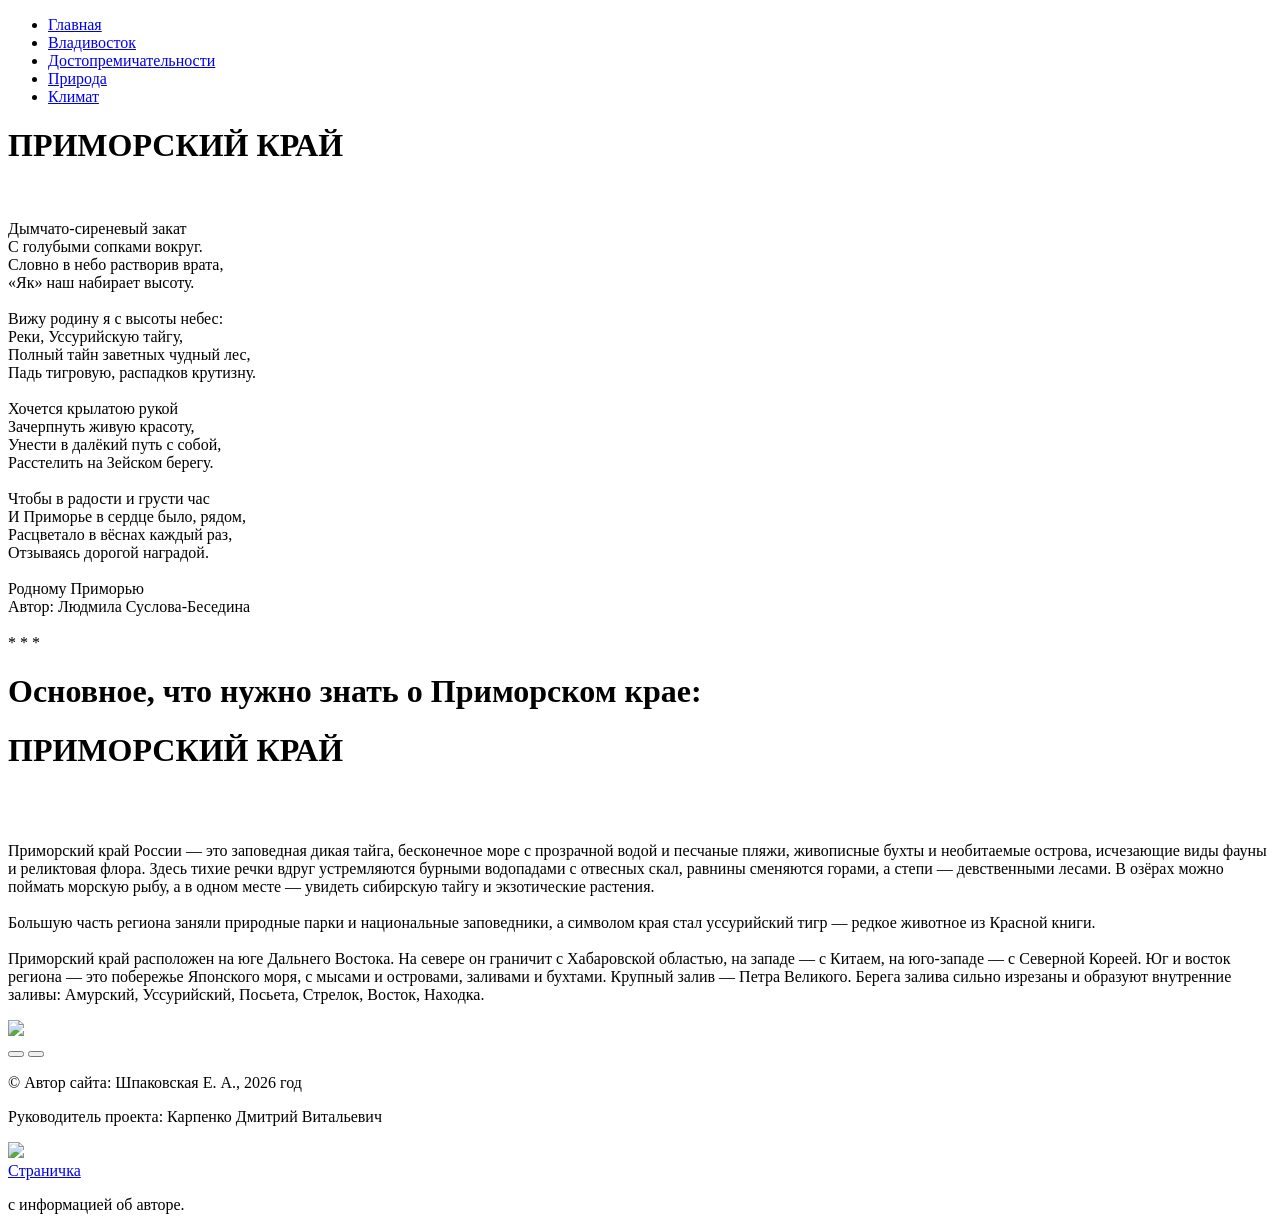
==== index.html @ 6e2f97a6 "Add files via upload" ====
<!DOCTYPE html>  
<html lang="ru">  
<head>  
  <meta charset="UTF-8">
  <meta name="viewport" content="width=device-width, initial-scale=1.0">
  <title>Приморский край</title>
  <link rel="stylesheet" href="style/styles.css">
  <link href="https://fonts.googleapis.com/css2?family=Cormorant+Garamond:ital,wght@0,300..700;1,300..700&family=Great+Vibes&family=Montserrat:ital,wght@0,100..900;1,100..900&display=swap" rel="stylesheet">
</head>
<body>
<!-- ШАПКА --> 
    <header> 
     
<div class="dark">
  <!-- МЕНЮ -->  
<nav>
  <ul>
    <li class="li"><a href="#" class="active">Главная</a></li>
    <li><a href="pages/vladik.html">Владивосток</a></li>
    <li><a href="pages/doctoprim.html">Достопремичательности</a></li>
    <li><a href="pages/nature.html">Природа</a></li>
    <li><a href="pages/klimate.html">Климат</a></li>
  </ul>
 
</nav>
<h1 class="glav-zag">ПРИМОРСКИЙ КРАЙ</h1>
<br>
<p>
Дымчато-сиреневый закат<br>
С голубыми сопками вокруг.<br>
Словно в небо растворив врата,<br>
«Як» наш набирает высоту.<br>
 <br> 
Вижу родину я с высоты небес:<br>
Реки, Уссурийскую тайгу,<br>
Полный тайн заветных чудный лес,<br>
Падь тигровую, распадков крутизну.<br>
 <br>
Хочется крылатою рукой<br>
Зачерпнуть живую красоту,<br>
Унести в далёкий путь с собой,<br>
Расстелить на Зейском берегу.<br>
 <br>
Чтобы в радости и грусти час<br>
И Приморье в сердце было, рядом,<br>
Расцветало в вёснах каждый раз,<br>
Отзываясь дорогой наградой.<br>
<br>
Родному Приморью<br>
Автор: Людмила Суслова-Беседина<br><br>
* * *
</p>
</div>
 </header>

    <!-- ЦЕНТР -->
    <div class="promeg">
      <h1>Основное, что нужно знать о Приморском крае:</h1>
    </div>
    <main>
   <div class="black">
     <div class="ocnov-prim"><h1>ПРИМОРСКИЙ КРАЙ</h1><br><br><p>Приморский край России — это заповедная дикая тайга, бесконечное море с прозрачной водой и песчаные пляжи, живописные бухты и необитаемые острова, исчезающие виды фауны и реликтовая флора. Здесь тихие речки вдруг устремляются бурными водопадами с отвесных скал, равнины сменяются горами, а степи — девственными лесами. В озёрах можно поймать морскую рыбу, а в одном месте — увидеть сибирскую тайгу и экзотические растения.<br> 
      <br>
Большую часть региона заняли природные парки и национальные заповедники, а символом края стал уссурийский тигр — редкое животное из Красной книги.<br>
<br>
Приморский край расположен на юге Дальнего Востока. На севере он граничит с Хабаровской областью, на западе — с Китаем, на юго-западе — с Северной Кореей. Юг и восток региона — это побережье Японского моря, с мысами и островами, заливами и бухтами. Крупный залив — Петра Великого. Берега залива сильно изрезаны и образуют внутренние заливы: Амурский, Уссурийский, Посьета, Стрелок, Восток, Находка.<br>
</p></div> 
             <div class="galery">
                <div class="picture">
        <img class="galerey" src="images/glavgor.png" id="img">      <div class=botton>
     <button id="mz"> </button>
      <button id="a"></button>
  </div>
    </div>
      

</div>

<script>
      let img = document.getElementById('img');
    let a = document.getElementById('a');
    let mz = document.getElementById('mz');
    let count = 1;

    let photos = [
      'images/glavgor.png',
      'images/glu.png',
      
    ]

    a.onclick = function() {
        count--;
        
        if(count < 1) {
            count = 2
        }
        console.log(count);
        img.src = photos[count - 1];
    }

    mz.onclick = function() {
        count++;
           
        if (count > 2) {
          count = 1
        }
        console.log(count)
        img.src = photos[count - 1];
    }
    

</script> 
   </div>
 
   </div>



    </main> 

    <!-- ПОДВАЛ -->
    <footer><div class="inf">
      <p>© Автор сайта: Шпаковская Е. А., 2026 год</p>
<p>Руководитель проекта: Карпенко Дмитрий Витальевич</p></div>
     <div class="logo">
       <img src="images/logoyip-new.png"> <!-- <img src="images/loo.png"> <img src="images/logoo.png"> -->
     </div>
     <div class="avtor"><a href="pages/avtor.html">Cтраничка</a><p> с информацией об авторе.</p></div>
    </footer>

  </div>
   
</body>
</html>
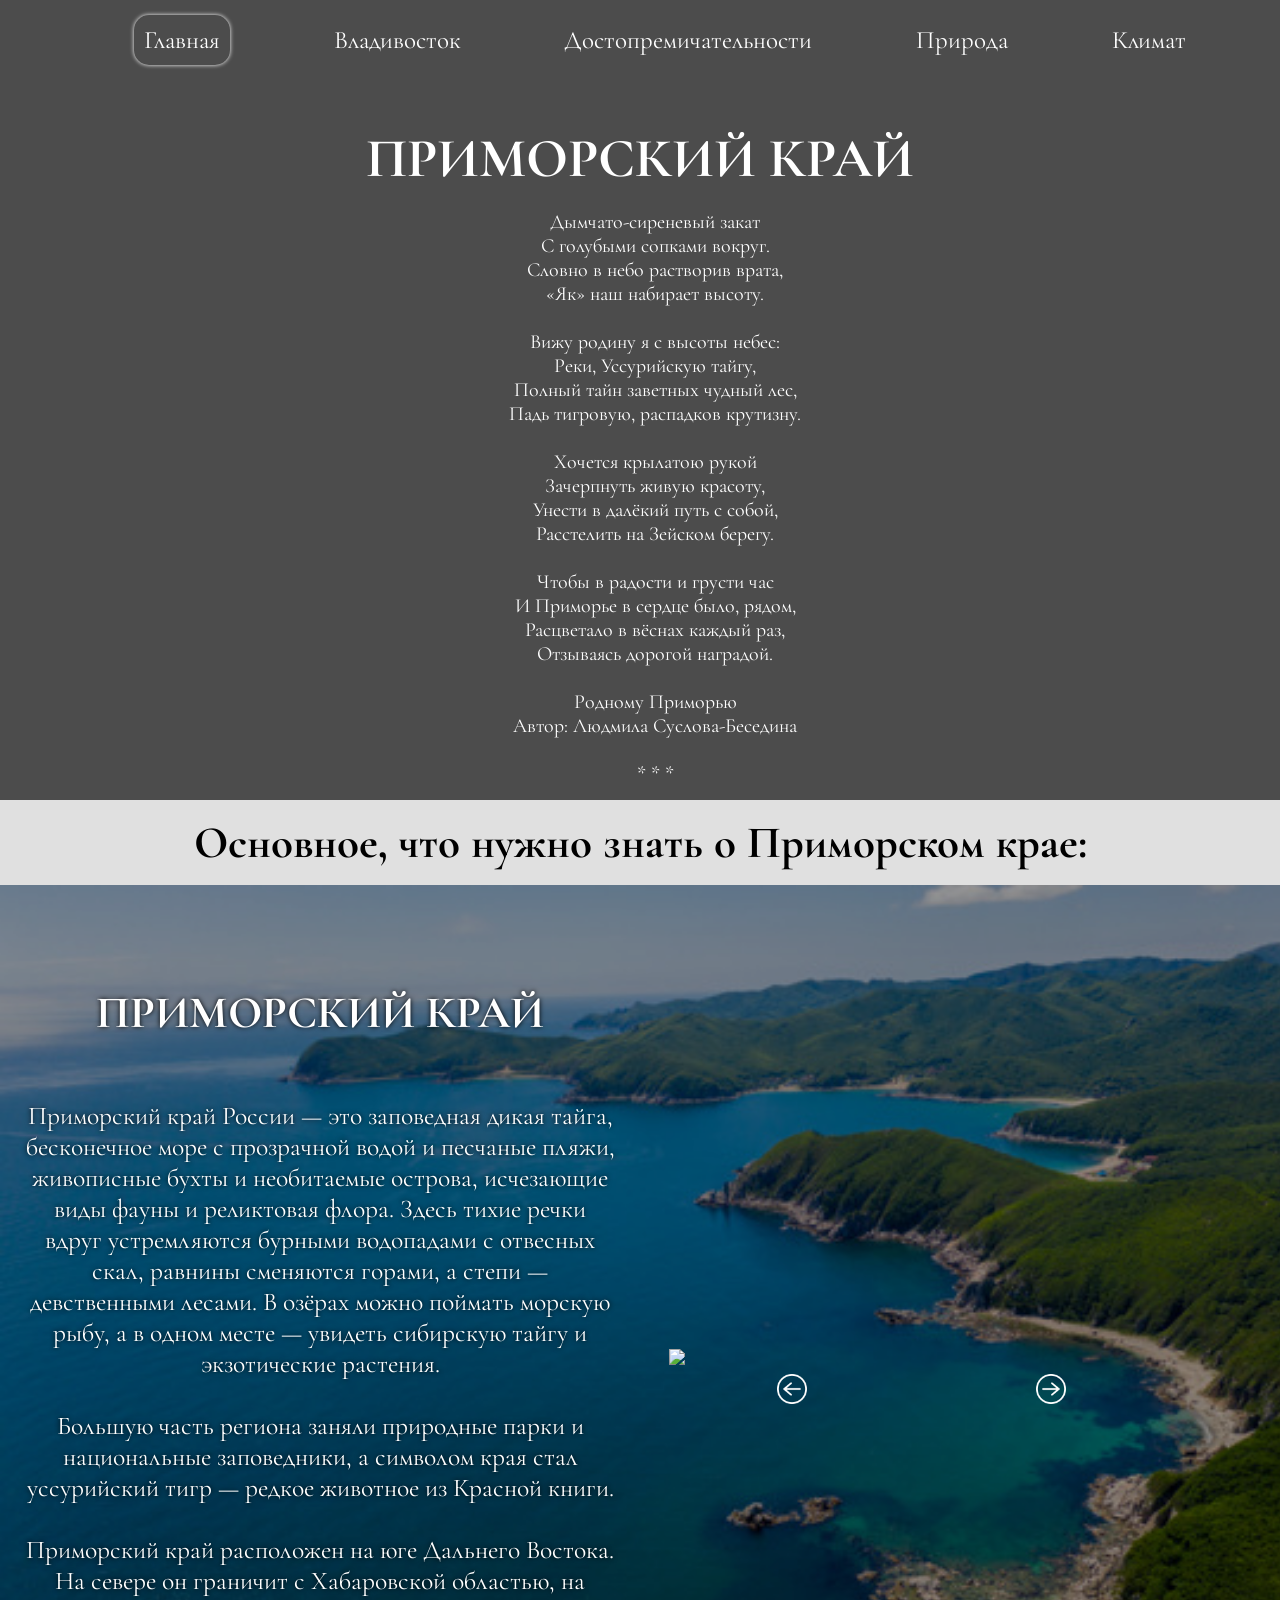
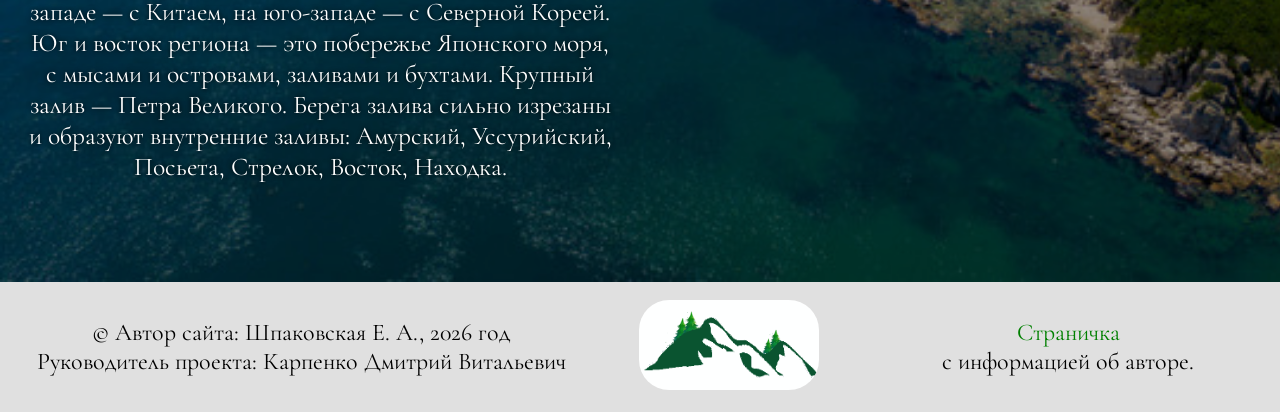
==== commit c07b1ecf: "Update index.html" ====
--- a/index.html
+++ b/index.html
@@ -5,6 +5,7 @@
   <meta name="viewport" content="width=device-width, initial-scale=1.0">
   <title>Приморский край</title>
   <link rel="stylesheet" href="style/styles.css">
+  <link rel="icon" type="image/x-icon" href="/zvezdochki.png">
   <link href="https://fonts.googleapis.com/css2?family=Cormorant+Garamond:ital,wght@0,300..700;1,300..700&family=Great+Vibes&family=Montserrat:ital,wght@0,100..900;1,100..900&display=swap" rel="stylesheet">
 </head>
 <body>
@@ -133,4 +134,4 @@
 </body>
 </html>
 
- + 
--- a/style/styles.css
+++ b/style/styles.css
@@ -0,0 +1,324 @@
+*{
+	margin: 0px;
+	box-sizing: border-box;
+} 
+nav{ 
+	
+}
+header{width: 100%;
+    min-height: 800px;
+	background-image: url(../images/glavnaya.png);
+	background-size: auto;}
+
+.dark{background-color: rgba(0, 0, 0, 0.7);
+position: absolute;
+width: 100%;
+min-height: 800px;  
+
+}
+
+.glav-zag{
+	font-size: 55px; 
+	color: white;
+	margin-top: 70px;
+	width: 100%;
+	text-align: center;
+ font-family: "Cormorant Garamond", serif;
+  font-optical-sizing: auto;
+  font-weight: <weight>;
+  font-style: normal;
+}
+nav li{
+	display: inline-block;
+	color: white;
+	font-size: 25px;
+	margin-top: 25px;
+	font-family: "Cormorant Garamond", serif;
+  font-optical-sizing: auto;
+  font-weight: <weight>;
+  font-style: normal;
+}
+.li{display: inline-block;
+	color: white;
+	font-size: 25px;}
+	.active{
+ padding: 10px;
+ box-shadow: 0px 0px 4px white;
+ border-radius: 15px;
+	}
+
+nav a:hover{
+	border-bottom: solid 2px #c4c3c0;
+
+}
+nav a{
+	color: white;
+	text-decoration: none;
+	box-sizing: border-box;
+	
+}
+ul{
+	display: flex;
+	flex-wrap: wrap;
+    flex-direction: row;
+    align-content: center;
+    justify-content: space-evenly;
+    gap: 10px;
+}
+header p{
+	color: white;
+	font-family: "Cormorant Garamond", serif;
+  font-optical-sizing: auto;
+  font-weight: <weight>;
+  font-style: normal;
+  text-align: center;
+  margin-top: 70px;
+  margin-left: 30px;
+
+}
+main{ 
+	background-image: url(../images/byxta.jpg);
+	width: 100%;
+    min-height: 100vh;
+	background-size: cover;
+}
+.black{ display: flex;
+
+	background-color: rgba(0,0,0, 0.4);
+	
+width: 100%;
+/*height: 100%;*/
+}
+.promeg{
+	background-color: #e0e0e0;
+	box-sizing: border-box;
+	padding: 15px;
+	min-height: 70px;
+	width: 100%;
+	text-align: center;
+font-family: "Cormorant Garamond", serif;
+  font-optical-sizing: auto;
+  font-weight: <weight>;
+  font-style: normal;
+  color: black;}
+
+  .ocnov-prim{
+  	text-shadow: 0px 0px 5px black;
+  	padding:100px 25px ;
+	color: white;
+	font-family: "Cormorant Garamond", serif;
+  font-optical-sizing: auto;
+  font-weight: <weight>;
+  font-style: normal;
+  font-size: 25px;
+  text-align:center;
+  width: 50%;
+  min-height: 100vh;
+ }
+.galery{
+ width: 50%;
+ min-height: 100vh;
+position: relative;
+display: flex;
+align-items: center;
+
+
+}
+.galerey{
+	/*opacity: 0.5;*/
+	width:90%;
+	position: relative;
+	margin-left: 5%;
+	/*margin-top: 243px;
+	*/
+
+}
+/*.galerye{
+	width: 76%;
+    position: absolute;
+    left: 11%;
+    top: 375px;*/
+
+
+
+
+footer p{
+	font-family: "Cormorant Garamond", serif;
+  font-optical-sizing: auto;
+  font-weight: <weight>;
+  font-style: normal;
+  text-align: center;
+  font-size: 24px;
+
+}
+
+
+header p{
+	font-size: clamp(15px, 2vw, 20px);
+	margin-top: 0px;}
+
+	.promeg{
+		margin: 0;
+	}
+#mz {
+	width: 40px;
+	height: 40px;
+	background-image: url(../images/strelka.png);
+		background-size: cover;
+		background-color: transparent;
+    border: none;
+  
+    background-size: cover;
+    transform: rotate(180deg);
+    filter: invert(1);
+}
+#a{
+	width: 40px;
+	height: 40px;
+	background-image: url(../images/strelka.png);
+		background-size: cover;
+		background-color: transparent;
+    border: none;
+    
+    background-size: cover;
+   
+    filter: invert(1);
+}
+
+.botton{
+	margin-left: 22px;
+width: 90%;
+height: 50px;
+display: flex;
+justify-content: space-around;
+}
+.picture{
+width: 90%;
+}
+
+footer{
+	min-height: 130px;
+background-color: #e0e0e0;
+	display: flex;
+	width: 100%;
+	 color: black;
+	 flex-direction: row;
+    flex-wrap: nowrap;
+    align-content: center;
+    justify-content: space-around;
+    align-items: center;
+	
+	
+}
+.avtor{
+font-family: "Cormorant Garamond", serif;
+  font-optical-sizing: auto;
+  font-weight: <weight>;
+  font-style: normal;
+  text-align: center;
+  font-size: 24px;
+
+	width: 350px;
+
+
+	
+}
+.avtor a{ 
+     display: inline-block;
+	color: green;
+	text-decoration: none;
+	list-style: none;
+	
+}
+
+.avtor a:hover{ 
+margin: 5px;
+	border-bottom: 2px solid green;
+	border-radius: 3px;
+}
+
+.inf{
+
+}
+
+.logo img{
+	border-radius: 30px;
+	width: 180px;
+	height: 90px;
+}
+
+  p{ font-size: clamp(23px, 2vw, 30px);
+  }
+  h3{
+  	font-size: clamp(24px, 4vw, 33px);
+  }
+  h2{
+  	font-size: clamp(26px, 6vw, 40px);
+  }
+  h1{
+  	font-size: clamp(28px, 8vw, 45px);
+  }
+@media(max-width: 800px)
+ {
+   /*.dark p*/
+  .glav-zag{font-size: clamp(38px, 5vw, 48px);}
+ footer{
+ 	padding: 8px;
+     min-height: 450px;
+ 		background-size: cover;
+ 		height: 250px;
+ 		flex-direction: column-reverse;
+ 	}
+ 	header p{
+ 		
+ 		margin-left: 0px;
+ 	}
+  footer p{
+
+  	margin: 15px;
+  	
+
+  }
+
+ 
+ main{ 
+    min-height: 100vh;}
+    .black{
+    	display: flex;
+	flex-direction: column-reverse;
+flex-wrap: nowrap;
+align-content: normal;
+justify-content: normal;
+align-items: normal
+    }
+    .ocnov-prim{
+    	min-height: 50vh;
+  width: 100%;
+ padding-top: 0px;
+ 
+}
+
+.galerey{
+	display: block;
+	margin: auto;
+}
+
+.galery{
+	min-height: 60vh;
+  padding-top: 0px;
+	margin: auto;
+width: 100%
+}
+ul{
+	padding: 0px;
+}
+.picture {
+    width: 100%;
+}
+}
+@media(max-width: 400px)
+ {
+ 	.galery{
+	min-height: 40vh;
+}
+}
